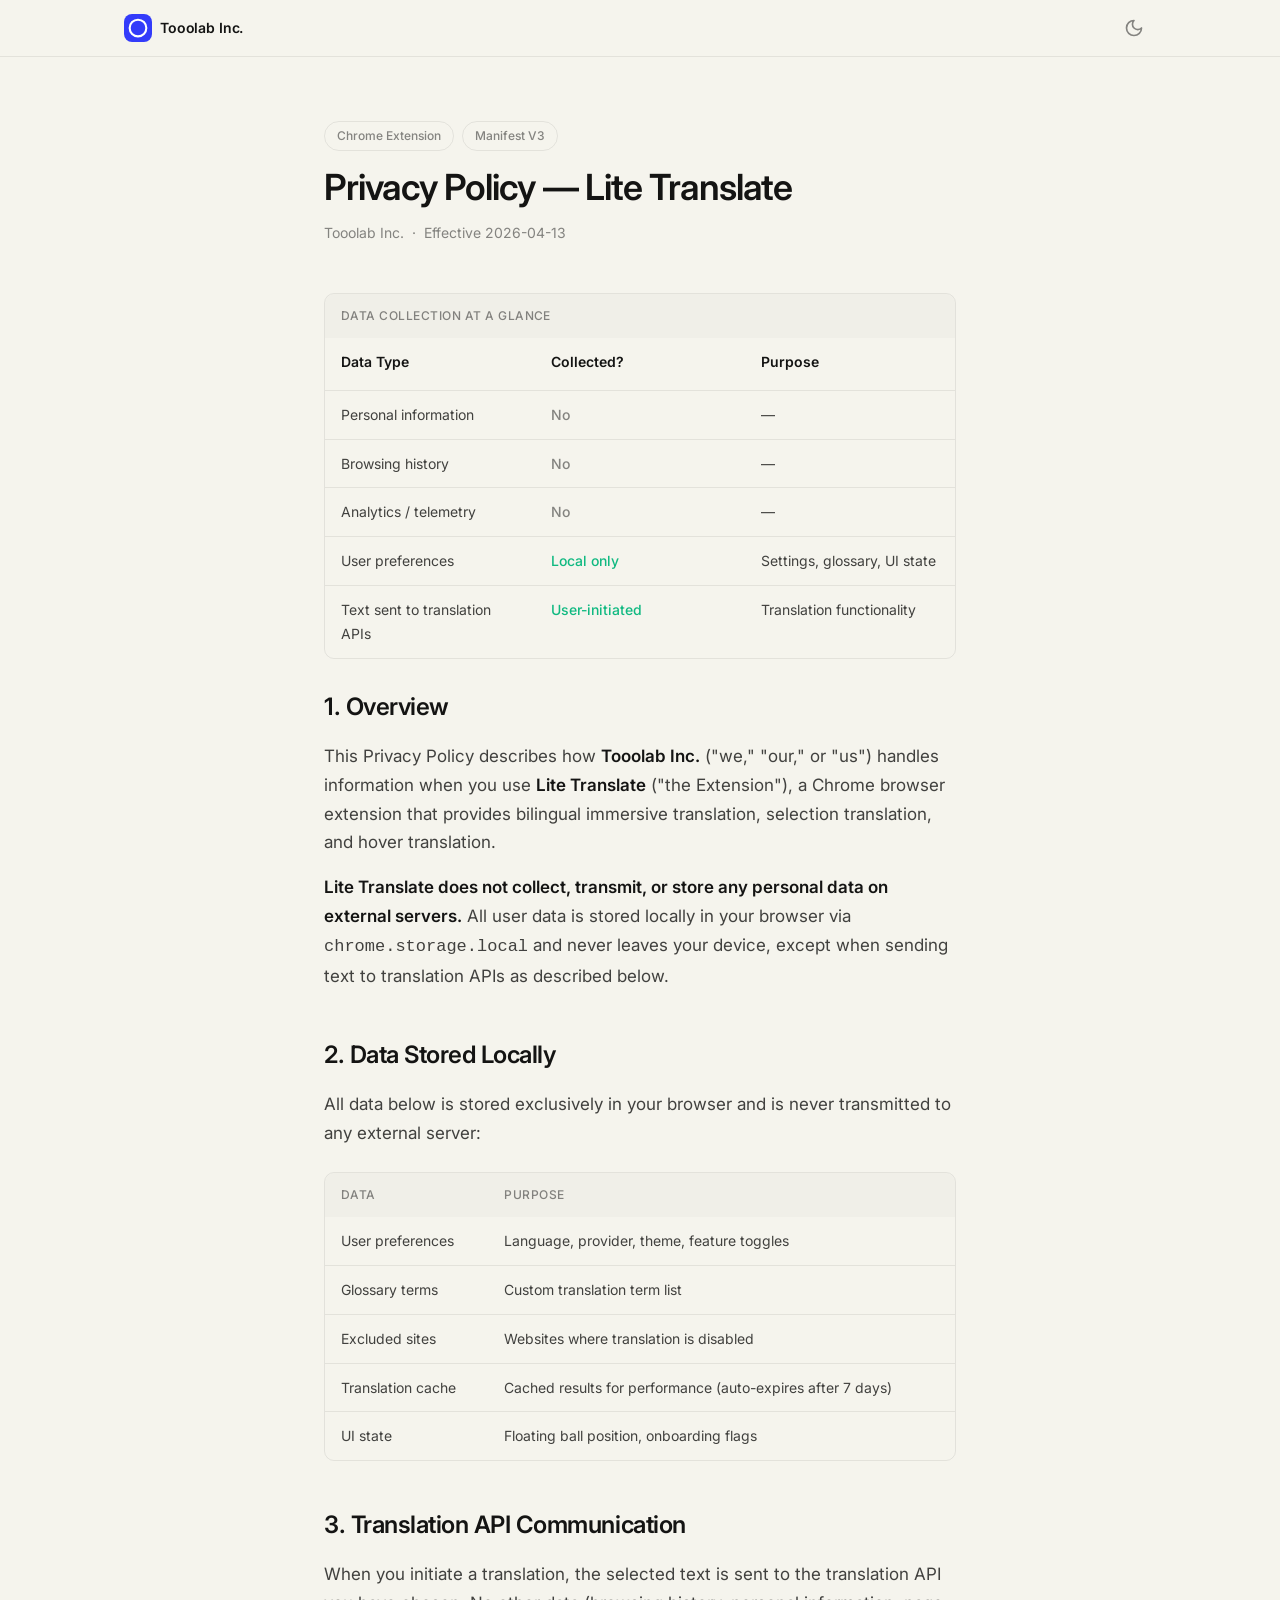
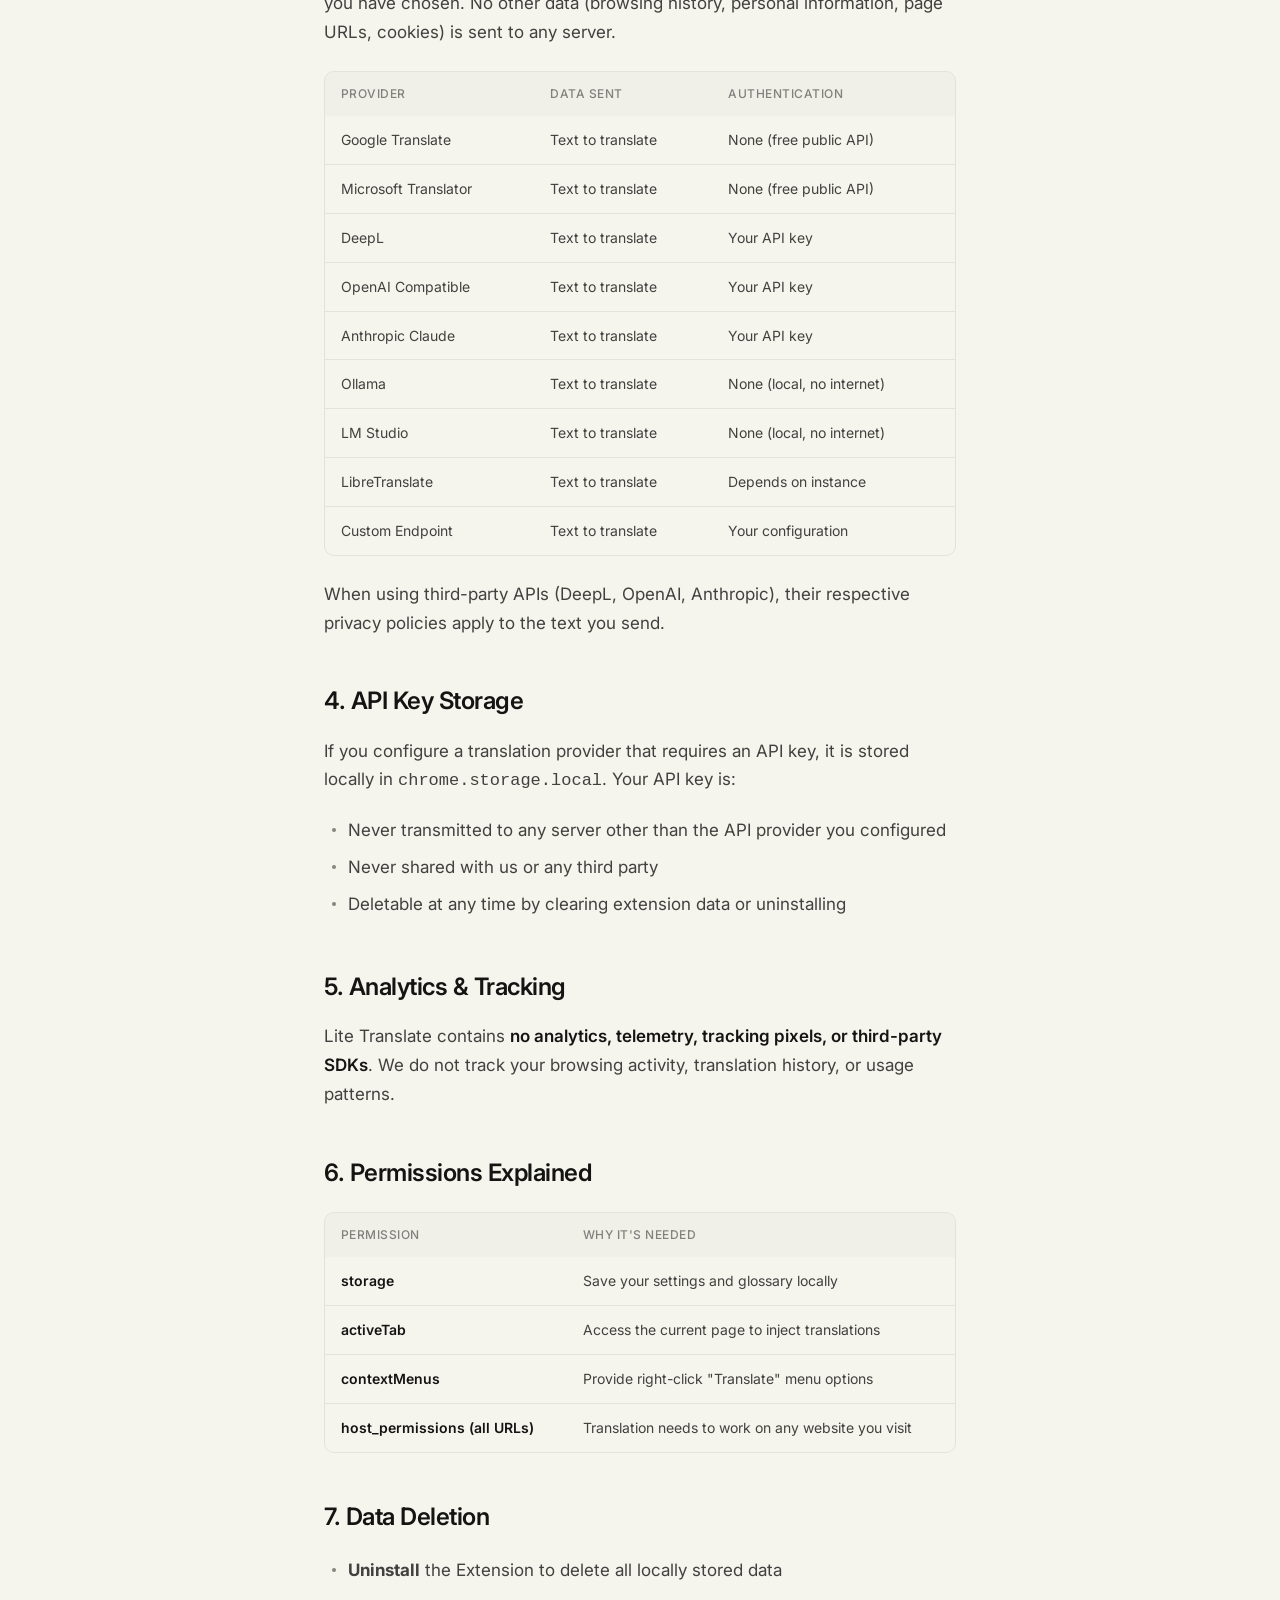
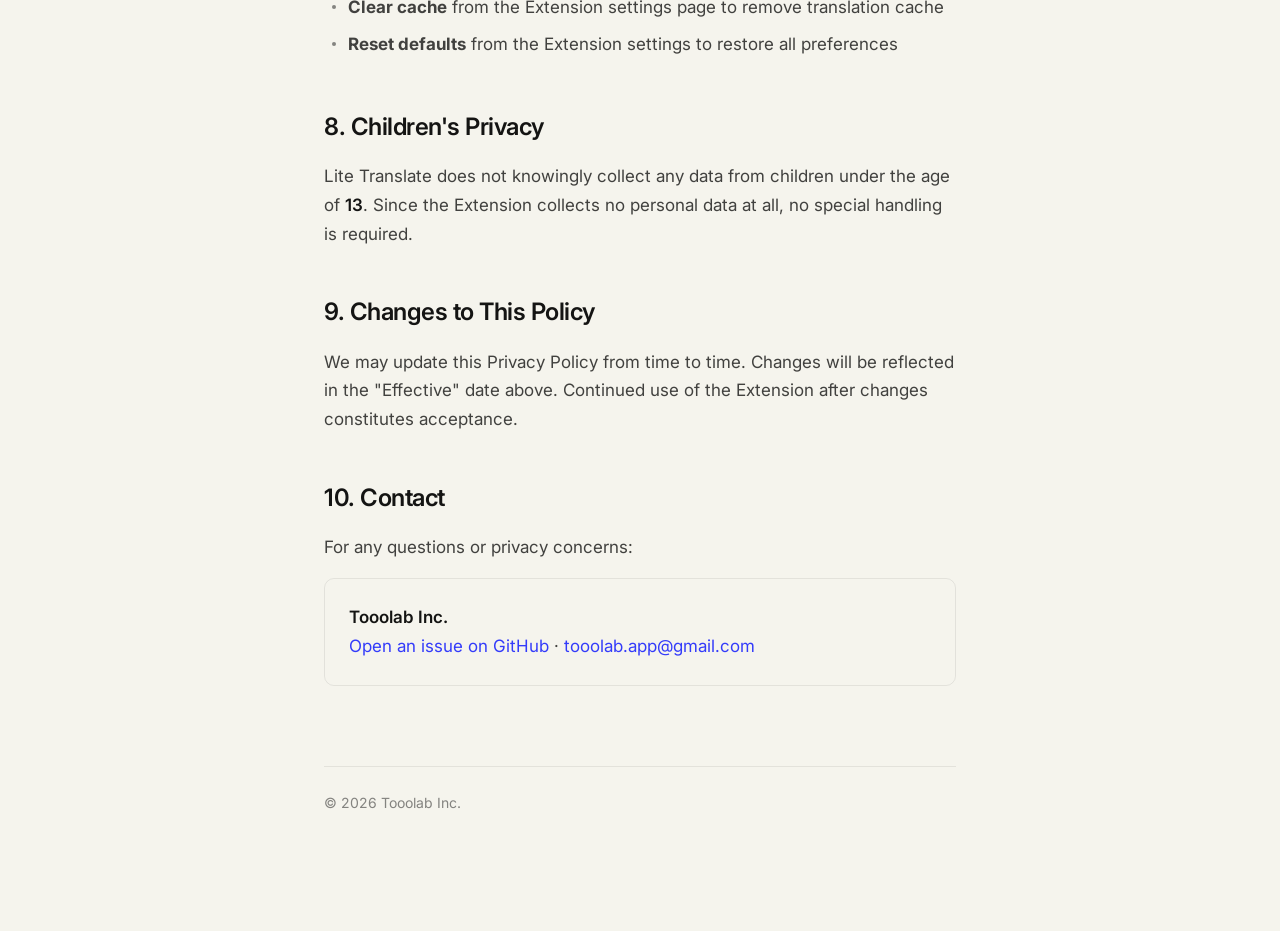
==== lite-translate/privacy.html @ 1dd01fea "chore: initial commit for tooolab.github.io/legal Studio-wide legal pages (terms, privacy, cookie) p" ====
<!DOCTYPE html>
<html lang="en">
<head>
  <meta charset="UTF-8" />
  <meta name="viewport" content="width=device-width, initial-scale=1.0" />
  <meta name="description" content="Privacy Policy for Lite Translate by Tooolab Inc.." />
  <meta property="og:title" content="Privacy Policy — Lite Translate" />
  <meta property="og:description" content="Data collection, usage, and protection practices for Lite Translate." />
  <meta property="og:type" content="website" />
  <link rel="icon" type="image/svg+xml" href="../favicon.svg" />
  <link rel="canonical" href="https://tooolab.github.io/legal/lite-translate/privacy.html" />
  <title>Privacy Policy — Lite Translate</title>
  <link rel="preconnect" href="https://fonts.googleapis.com" />
  <link href="https://fonts.googleapis.com/css2?family=Inter:wght@400;500;600&display=swap" rel="stylesheet" />
  <link rel="stylesheet" href="../shared.css" />
  <script>!function(){var t=localStorage.getItem('theme'),d=t==='dark'||(!t&&matchMedia('(prefers-color-scheme:dark)').matches);document.documentElement.classList.toggle('dark',d);document.documentElement.classList.toggle('light',!d&&!!t)}()</script>
</head>
<body>
  <noscript><div class="noscript-bar">Theme switching requires JavaScript.</div></noscript>
  <header class="site-header">
    <div class="site-header-inner">
      <a class="logo" href="../"><div class="logo-icon"><svg xmlns="http://www.w3.org/2000/svg" width="20" height="20" viewBox="0 0 24 24" fill="none" stroke="currentColor" stroke-width="2.5" stroke-linecap="round" stroke-linejoin="round"><circle cx="12" cy="12" r="10"/></svg></div><span class="logo-text">Tooolab Inc.</span></a>
      <button class="icon-btn" data-theme-toggle aria-label="Toggle theme"></button>
    </div>
  </header>

  <main class="page">
    <div class="doc-header">
      <div class="tags">
        <span class="tag">Chrome Extension</span>
        <span class="tag">Manifest V3</span>
      </div>
      <h1>Privacy Policy &mdash; Lite Translate</h1>
      <div class="doc-meta"><span>Tooolab Inc.</span><span>Effective 2026-04-13</span></div>
    </div>

    <div class="data-summary">
      <div class="data-summary-header">Data Collection at a Glance</div>
      <div class="data-row">
        <div class="data-cell"><strong>Data Type</strong></div>
        <div class="data-cell"><strong>Collected?</strong></div>
        <div class="data-cell"><strong>Purpose</strong></div>
      </div>
      <div class="data-row">
        <div class="data-cell" data-label="Data Type">Personal information</div>
        <div class="data-cell" data-label="Collected?"><span class="not-collected">No</span></div>
        <div class="data-cell" data-label="Purpose">&mdash;</div>
      </div>
      <div class="data-row">
        <div class="data-cell" data-label="Data Type">Browsing history</div>
        <div class="data-cell" data-label="Collected?"><span class="not-collected">No</span></div>
        <div class="data-cell" data-label="Purpose">&mdash;</div>
      </div>
      <div class="data-row">
        <div class="data-cell" data-label="Data Type">Analytics / telemetry</div>
        <div class="data-cell" data-label="Collected?"><span class="not-collected">No</span></div>
        <div class="data-cell" data-label="Purpose">&mdash;</div>
      </div>
      <div class="data-row">
        <div class="data-cell" data-label="Data Type">User preferences</div>
        <div class="data-cell" data-label="Collected?"><span class="collected">Local only</span></div>
        <div class="data-cell" data-label="Purpose">Settings, glossary, UI state</div>
      </div>
      <div class="data-row">
        <div class="data-cell" data-label="Data Type">Text sent to translation APIs</div>
        <div class="data-cell" data-label="Collected?"><span class="collected">User-initiated</span></div>
        <div class="data-cell" data-label="Purpose">Translation functionality</div>
      </div>
    </div>

    <div class="section" id="overview">
      <h2>1. Overview</h2>
      <p>This Privacy Policy describes how <strong>Tooolab Inc.</strong> ("we," "our," or "us") handles information when you use <strong>Lite Translate</strong> ("the Extension"), a Chrome browser extension that provides bilingual immersive translation, selection translation, and hover translation.</p>
      <p><strong>Lite Translate does not collect, transmit, or store any personal data on external servers.</strong> All user data is stored locally in your browser via <code>chrome.storage.local</code> and never leaves your device, except when sending text to translation APIs as described below.</p>
    </div>

    <div class="section" id="data-stored">
      <h2>2. Data Stored Locally</h2>
      <p>All data below is stored exclusively in your browser and is never transmitted to any external server:</p>
      <table>
        <thead><tr><th>Data</th><th>Purpose</th></tr></thead>
        <tbody>
          <tr><td>User preferences</td><td>Language, provider, theme, feature toggles</td></tr>
          <tr><td>Glossary terms</td><td>Custom translation term list</td></tr>
          <tr><td>Excluded sites</td><td>Websites where translation is disabled</td></tr>
          <tr><td>Translation cache</td><td>Cached results for performance (auto-expires after 7 days)</td></tr>
          <tr><td>UI state</td><td>Floating ball position, onboarding flags</td></tr>
        </tbody>
      </table>
    </div>

    <div class="section" id="api-communication">
      <h2>3. Translation API Communication</h2>
      <p>When you initiate a translation, the selected text is sent to the translation API you have chosen. No other data (browsing history, personal information, page URLs, cookies) is sent to any server.</p>
      <table>
        <thead><tr><th>Provider</th><th>Data sent</th><th>Authentication</th></tr></thead>
        <tbody>
          <tr><td>Google Translate</td><td>Text to translate</td><td>None (free public API)</td></tr>
          <tr><td>Microsoft Translator</td><td>Text to translate</td><td>None (free public API)</td></tr>
          <tr><td>DeepL</td><td>Text to translate</td><td>Your API key</td></tr>
          <tr><td>OpenAI Compatible</td><td>Text to translate</td><td>Your API key</td></tr>
          <tr><td>Anthropic Claude</td><td>Text to translate</td><td>Your API key</td></tr>
          <tr><td>Ollama</td><td>Text to translate</td><td>None (local, no internet)</td></tr>
          <tr><td>LM Studio</td><td>Text to translate</td><td>None (local, no internet)</td></tr>
          <tr><td>LibreTranslate</td><td>Text to translate</td><td>Depends on instance</td></tr>
          <tr><td>Custom Endpoint</td><td>Text to translate</td><td>Your configuration</td></tr>
        </tbody>
      </table>
      <p>When using third-party APIs (DeepL, OpenAI, Anthropic), their respective privacy policies apply to the text you send.</p>
    </div>

    <div class="section" id="api-keys">
      <h2>4. API Key Storage</h2>
      <p>If you configure a translation provider that requires an API key, it is stored locally in <code>chrome.storage.local</code>. Your API key is:</p>
      <ul>
        <li>Never transmitted to any server other than the API provider you configured</li>
        <li>Never shared with us or any third party</li>
        <li>Deletable at any time by clearing extension data or uninstalling</li>
      </ul>
    </div>

    <div class="section" id="analytics">
      <h2>5. Analytics &amp; Tracking</h2>
      <p>Lite Translate contains <strong>no analytics, telemetry, tracking pixels, or third-party SDKs</strong>. We do not track your browsing activity, translation history, or usage patterns.</p>
    </div>

    <div class="section" id="permissions">
      <h2>6. Permissions Explained</h2>
      <table>
        <thead><tr><th>Permission</th><th>Why it's needed</th></tr></thead>
        <tbody>
          <tr><td><strong>storage</strong></td><td>Save your settings and glossary locally</td></tr>
          <tr><td><strong>activeTab</strong></td><td>Access the current page to inject translations</td></tr>
          <tr><td><strong>contextMenus</strong></td><td>Provide right-click "Translate" menu options</td></tr>
          <tr><td><strong>host_permissions (all URLs)</strong></td><td>Translation needs to work on any website you visit</td></tr>
        </tbody>
      </table>
    </div>

    <div class="section" id="deletion">
      <h2>7. Data Deletion</h2>
      <ul>
        <li><strong>Uninstall</strong> the Extension to delete all locally stored data</li>
        <li><strong>Clear cache</strong> from the Extension settings page to remove translation cache</li>
        <li><strong>Reset defaults</strong> from the Extension settings to restore all preferences</li>
      </ul>
    </div>

    <div class="section" id="children">
      <h2>8. Children's Privacy</h2>
      <p>Lite Translate does not knowingly collect any data from children under the age of <strong>13</strong>. Since the Extension collects no personal data at all, no special handling is required.</p>
    </div>

    <div class="section" id="changes">
      <h2>9. Changes to This Policy</h2>
      <p>We may update this Privacy Policy from time to time. Changes will be reflected in the "Effective" date above. Continued use of the Extension after changes constitutes acceptance.</p>
    </div>

    <div class="section" id="contact">
      <h2>10. Contact</h2>
      <p>For any questions or privacy concerns:</p>
      <div class="contact-box">
        <p><strong>Tooolab Inc.</strong><br /><a href="https://github.com/tooolab/lite-translate/issues" target="_blank">Open an issue on GitHub</a> · <a href="mailto:tooolab.app@gmail.com">tooolab.app@gmail.com</a></p>
      </div>
    </div>

    <footer><p>&copy; 2026 Tooolab Inc.</p></footer>
  </main>
  <script src="../app.js"></script>
</body>
</html>
---- shared.css ----
/* ── Legal Pages — Design Tokens ── */

:root {
  --ink: 20 20 19;

  --background: #f5f4ed;
  --foreground: #3d3c38;
  --foreground: rgb(var(--ink));
  --card: #f0efe7;
  --card: rgb(var(--ink) / 0.02);
  --primary: #333BFA;
  --primary-foreground: #ffffff;
  --muted: #eae9e1;
  --muted: rgb(var(--ink) / 0.04);
  --muted-foreground: #87867f;
  --muted-foreground: rgb(var(--ink) / 0.5);
  --accent: #eae9e1;
  --accent: rgb(var(--ink) / 0.04);
  --accent-foreground: #3d3c38;
  --accent-foreground: rgb(var(--ink));
  --destructive: #b53333;
  --success: #10B981;
  --border: #e0dfd7;
  --border: rgb(var(--ink) / 0.08);
  --ring: #333BFA;
  --text-body: #4d4c48;
  --text-body: rgb(var(--ink) / 0.8);

  --radius: 0.625rem;
  --font: "Inter", system-ui, -apple-system, sans-serif;
}

/* ── Dark theme ── */
.dark {
  --ink: 240 238 230;

  --background: #141413;
  --foreground: #d4d2ca;
  --foreground: rgb(var(--ink));
  --card: #191918;
  --card: rgb(var(--ink) / 0.02);
  --primary: #6B71FF;
  --primary-foreground: #141413;
  --muted: #1e1e1c;
  --muted: rgb(var(--ink) / 0.04);
  --muted-foreground: #87867f;
  --muted-foreground: rgb(var(--ink) / 0.5);
  --accent: #1e1e1c;
  --accent: rgb(var(--ink) / 0.04);
  --accent-foreground: #d4d2ca;
  --accent-foreground: rgb(var(--ink));
  --destructive: #e05252;
  --success: #34d399;
  --border: #2a2a28;
  --border: rgb(var(--ink) / 0.08);
  --ring: #6B71FF;
  --text-body: #bfbdb6;
  --text-body: rgb(var(--ink) / 0.8);
}

/* ── No-JS fallback ── */
@media (prefers-color-scheme: dark) {
  :root:not(.light) {
    --ink: 240 238 230;
    --background: #141413;
    --foreground: #d4d2ca;
    --foreground: rgb(var(--ink));
    --card: #191918;
    --card: rgb(var(--ink) / 0.02);
    --primary: #6B71FF;
    --primary-foreground: #141413;
    --muted: #1e1e1c;
    --muted: rgb(var(--ink) / 0.04);
    --muted-foreground: #87867f;
    --muted-foreground: rgb(var(--ink) / 0.5);
    --accent: #1e1e1c;
    --accent: rgb(var(--ink) / 0.04);
    --accent-foreground: #d4d2ca;
    --accent-foreground: rgb(var(--ink));
    --destructive: #e05252;
    --success: #34d399;
    --border: #2a2a28;
    --border: rgb(var(--ink) / 0.08);
    --ring: #6B71FF;
    --text-body: #bfbdb6;
    --text-body: rgb(var(--ink) / 0.8);
  }
}

/* ── Reset ── */
*, *::before, *::after { box-sizing: border-box; margin: 0; padding: 0; }
html { scroll-behavior: smooth; }

body {
  background: var(--background);
  color: var(--foreground);
  font-family: var(--font);
  font-size: 17px;
  font-weight: 400;
  line-height: 1.7;
  min-height: 100vh;
  -webkit-font-smoothing: antialiased;
}

/* ── Site header ── */
.site-header {
  position: sticky;
  top: 0;
  z-index: 50;
  background: var(--background);
  border-bottom: 1px solid var(--border);
}
@supports (color-mix(in srgb, red, blue) and (backdrop-filter: blur(1px))) {
  .site-header {
    background: color-mix(in srgb, var(--background) 85%, transparent);
    backdrop-filter: blur(12px);
    -webkit-backdrop-filter: blur(12px);
  }
}
.site-header-inner {
  max-width: 1080px;
  margin: 0 auto;
  padding: 0 24px;
  height: 56px;
  display: flex;
  align-items: center;
  justify-content: space-between;
}

/* Logo */
.logo {
  display: flex;
  align-items: center;
  gap: 8px;
  color: var(--foreground);
  text-decoration: none;
}
.logo-icon {
  width: 28px;
  height: 28px;
  background: var(--primary);
  border-radius: 8px;
  display: flex;
  align-items: center;
  justify-content: center;
}
.logo-icon svg { color: var(--primary-foreground); }
.logo-text {
  font-size: 14px;
  font-weight: 600;
  letter-spacing: -0.01em;
}

/* Header actions */
.header-actions {
  display: flex;
  align-items: center;
  gap: 8px;
}

/* Icon button — 44px touch target */
.icon-btn {
  display: inline-flex;
  align-items: center;
  justify-content: center;
  width: 44px;
  height: 44px;
  border-radius: var(--radius);
  border: none;
  background: transparent;
  color: var(--muted-foreground);
  cursor: pointer;
  transition: background 150ms, color 150ms;
}
.icon-btn:hover {
  background: var(--accent);
  color: var(--accent-foreground);
}
.icon-btn svg { width: 20px; height: 20px; }


/* ── Page ── */
main.page {
  max-width: 680px;
  margin: 0 auto;
  padding: 64px 24px 120px;
}

/* ── Document header ── */
.doc-header { margin-bottom: 48px; }
.doc-header h1 {
  font-size: 36px;
  font-weight: 600;
  letter-spacing: -0.025em;
  line-height: 1.15;
  color: var(--foreground);
  margin-bottom: 12px;
  white-space: nowrap;
}
.doc-meta {
  font-size: 14px;
  color: var(--muted-foreground);
}
.doc-meta span + span::before {
  content: '\00b7';
  margin: 0 8px;
}

/* ── Sections ── */
.section { margin-bottom: 48px; }
.section h2 {
  font-size: 24px;
  font-weight: 600;
  letter-spacing: -0.02em;
  line-height: 1.3;
  color: var(--foreground);
  margin-bottom: 20px;
}
.section h3 {
  font-size: 19px;
  font-weight: 600;
  letter-spacing: -0.01em;
  line-height: 1.4;
  color: var(--foreground);
  margin-top: 32px;
  margin-bottom: 12px;
}
.section h2 + h3 { margin-top: 0; }

/* ── Typography ── */
p {
  font-size: 17px;
  line-height: 1.7;
  color: var(--text-body);
  margin-bottom: 16px;
}
p:last-child { margin-bottom: 0; }
p strong { color: var(--foreground); font-weight: 600; }

a { color: var(--primary); text-decoration: none; }
.section a:hover,
.contact-box a:hover { text-decoration: underline; }

/* ── Lists ── */
ul {
  margin: 8px 0 16px;
  padding-left: 24px;
  list-style: none;
}
ul li {
  font-size: 17px;
  line-height: 1.7;
  color: var(--text-body);
  padding: 4px 0;
  position: relative;
}
ul li::before {
  content: '';
  position: absolute;
  left: -16px;
  top: 16px;
  width: 4px;
  height: 4px;
  border-radius: 9999px;
  background: var(--muted-foreground);
}

/* ── Tables ── */
table {
  width: 100%;
  border-collapse: separate;
  border-spacing: 0;
  margin: 24px 0;
  font-size: 14px;
  border-radius: var(--radius);
  border: 1px solid var(--border);
  overflow: hidden;
}
th {
  font-size: 12px;
  font-weight: 500;
  letter-spacing: 0.04em;
  text-transform: uppercase;
  color: var(--muted-foreground);
  text-align: left;
  padding: 12px 16px;
  background: var(--card);
}
td {
  color: var(--text-body);
  padding: 12px 16px;
}
tr + tr td { border-top: 1px solid var(--border); }
td strong { color: var(--foreground); font-weight: 600; }
td a { font-size: 14px; }

/* ── Data summary ── */
.data-summary {
  margin: 32px 0;
  border-radius: var(--radius);
  border: 1px solid var(--border);
  overflow: hidden;
}
.data-summary-header {
  font-size: 12px;
  font-weight: 500;
  letter-spacing: 0.04em;
  text-transform: uppercase;
  color: var(--muted-foreground);
  padding: 12px 16px;
  background: var(--card);
}
.data-row { display: grid; grid-template-columns: 1fr 1fr 1fr; }
.data-row + .data-row { border-top: 1px solid var(--border); }
.data-cell {
  padding: 12px 16px;
  font-size: 14px;
  color: var(--text-body);
}
.data-cell strong {
  display: block;
  font-size: 14px;
  font-weight: 600;
  color: var(--foreground);
  margin-bottom: 4px;
}
.collected { color: var(--success); font-weight: 500; }
.not-collected { color: var(--muted-foreground); font-weight: 500; }

/* ── Tags ── */
.tags { display: flex; gap: 8px; flex-wrap: wrap; margin-bottom: 16px; }
.tag {
  font-size: 12px;
  font-weight: 500;
  color: var(--muted-foreground);
  padding: 4px 12px;
  border-radius: 9999px;
  border: 1px solid var(--border);
}

/* ── Contact ── */
.contact-box {
  border-radius: var(--radius);
  border: 1px solid var(--border);
  padding: 24px;
  margin-top: 16px;
}
.contact-box p { margin: 0; font-size: 17px; color: var(--text-body); }

/* ── Footer ── */
footer {
  margin-top: 80px;
  padding-top: 24px;
  border-top: 1px solid var(--border);
}
footer p { font-size: 14px; color: var(--muted-foreground); margin: 0; }

/* ── Noscript ── */
.noscript-bar {
  background: var(--card);
  padding: 8px 24px;
  font-size: 14px;
  color: var(--muted-foreground);
  text-align: center;
}

/* ── Focus ── */
:focus-visible { outline: 2px solid var(--ring); outline-offset: 2px; }

/* ── Reduced motion ── */
@media (prefers-reduced-motion: reduce) {
  *, *::before, *::after { animation-duration: 0.01ms !important; transition-duration: 0.01ms !important; }
  html { scroll-behavior: auto; }
  .site-header { backdrop-filter: none; -webkit-backdrop-filter: none; background: var(--background); }
}

/* ── Tablet (641–1024px) ── */
@media (max-width: 1024px) {
  .data-row { grid-template-columns: 1fr 1fr; }
  .data-cell:nth-child(3) { display: none; }
}

/* ── Mobile (≤640px) ── */
@media (max-width: 640px) {
  .doc-header h1 { font-size: 28px; white-space: normal; }
  .section h2 { font-size: 22px; }
  .data-row { grid-template-columns: 1fr; }
  .data-cell { display: block; }
  .data-cell:nth-child(3) { display: block; }
  .data-row:first-child { display: none; }
  .data-cell::before {
    content: attr(data-label);
    display: block;
    font-size: 12px;
    font-weight: 500;
    color: var(--muted-foreground);
    margin-bottom: 4px;
  }
  .logo-text { display: none; }
}

/* ── Print ── */
@media print {
  .site-header,
  .icon-btn,
  .lang-menu,
  .noscript-bar { display: none; }
  body { background: #fff; color: #000; font-size: 12pt; }
  main.page { max-width: 100%; padding: 0; }
  a { color: #000; }
  a[href]::after { content: " (" attr(href) ")"; font-size: 10pt; color: #666; }
  a[href^="mailto:"]::after { content: " (" attr(href) ")"; }
  a[href^="#"]::after { content: ""; }
  .contact-box, table, .data-summary { border-color: #ccc; }
  footer { border-color: #ccc; }
  .tags .tag { border-color: #ccc; color: #666; }
}
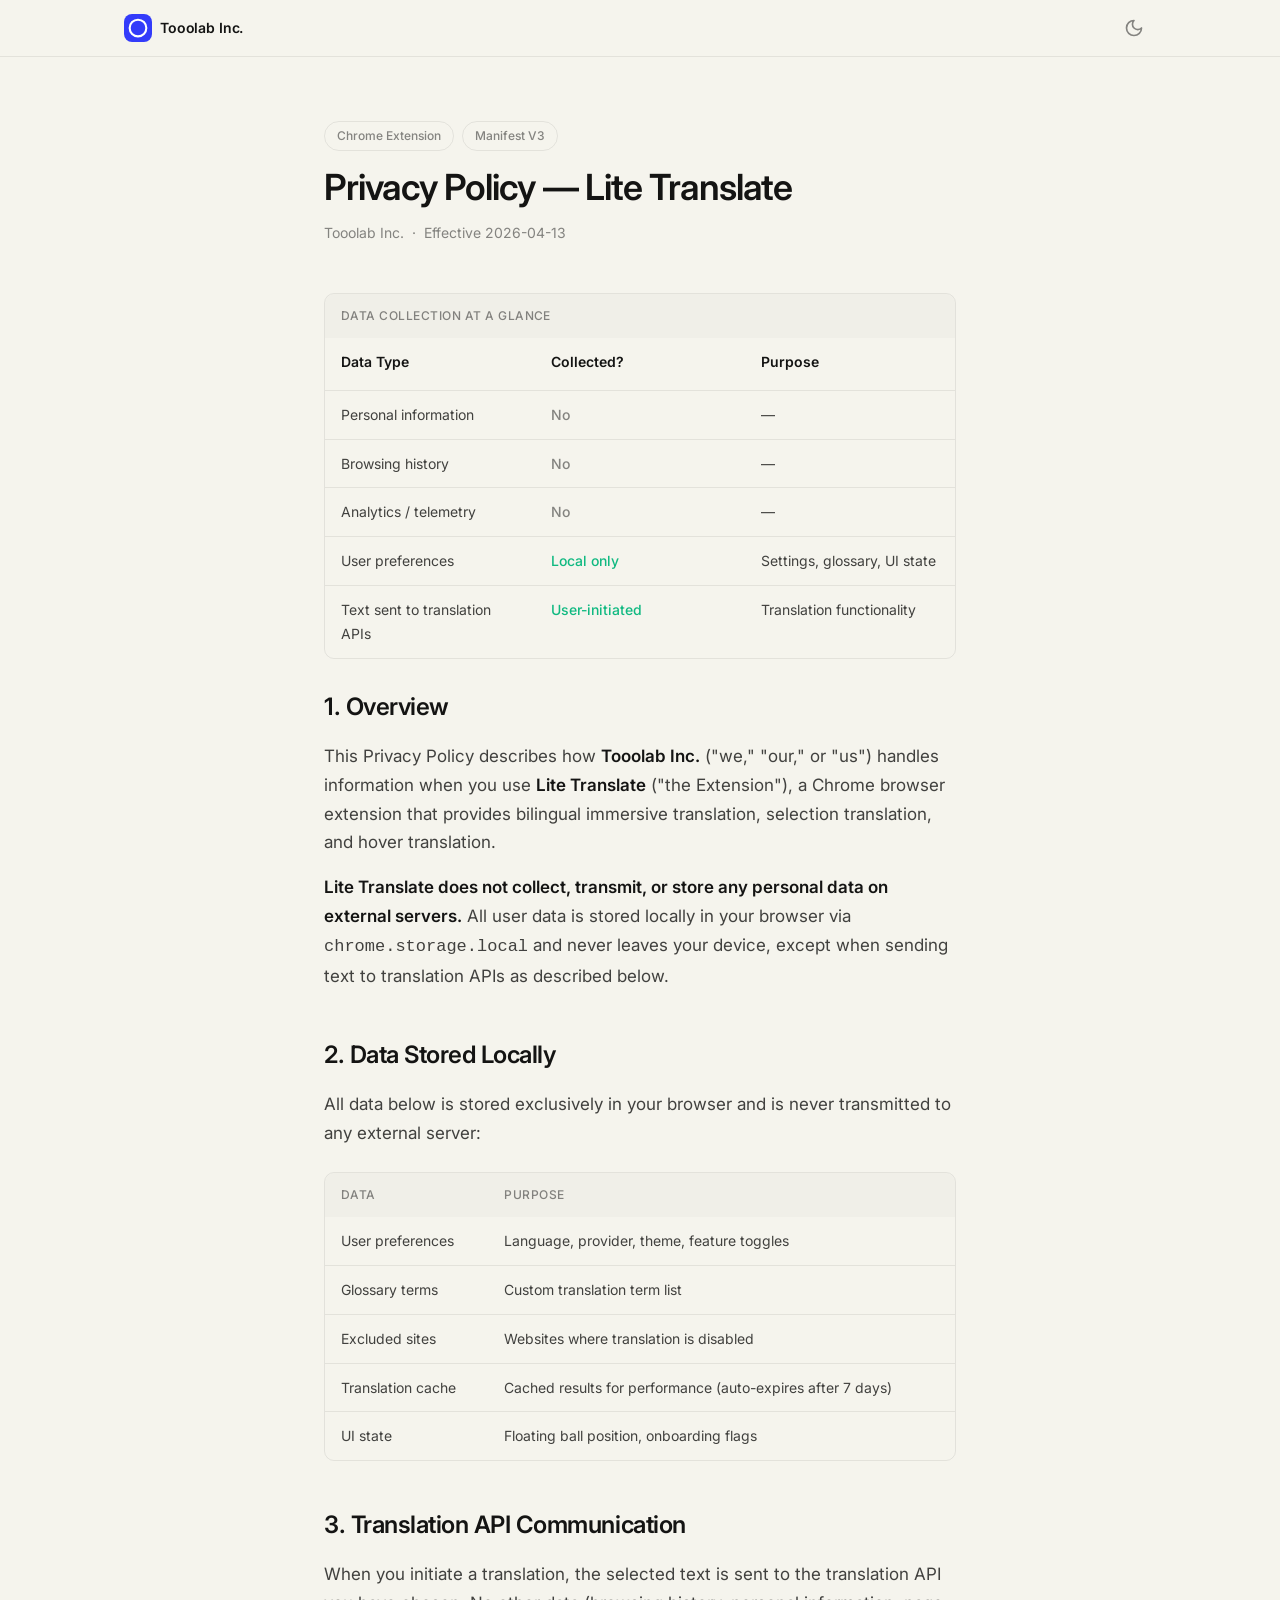
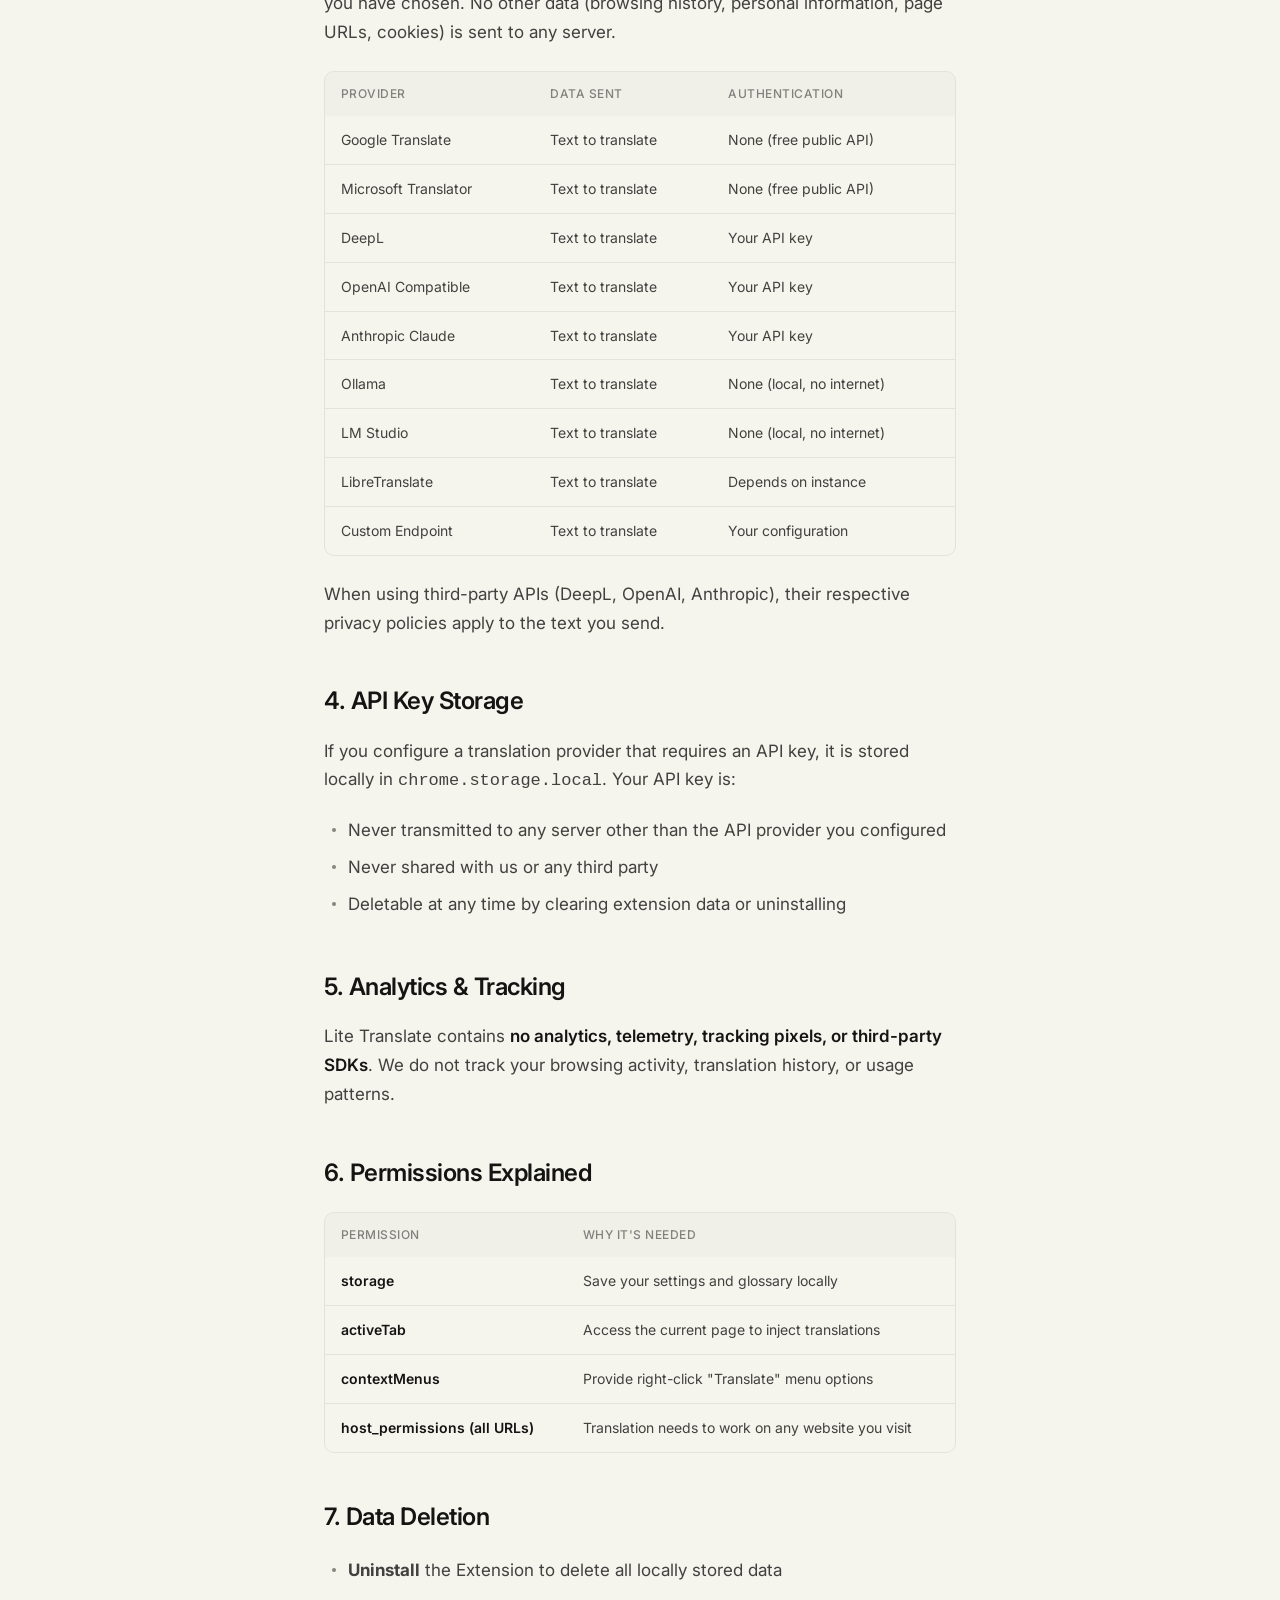
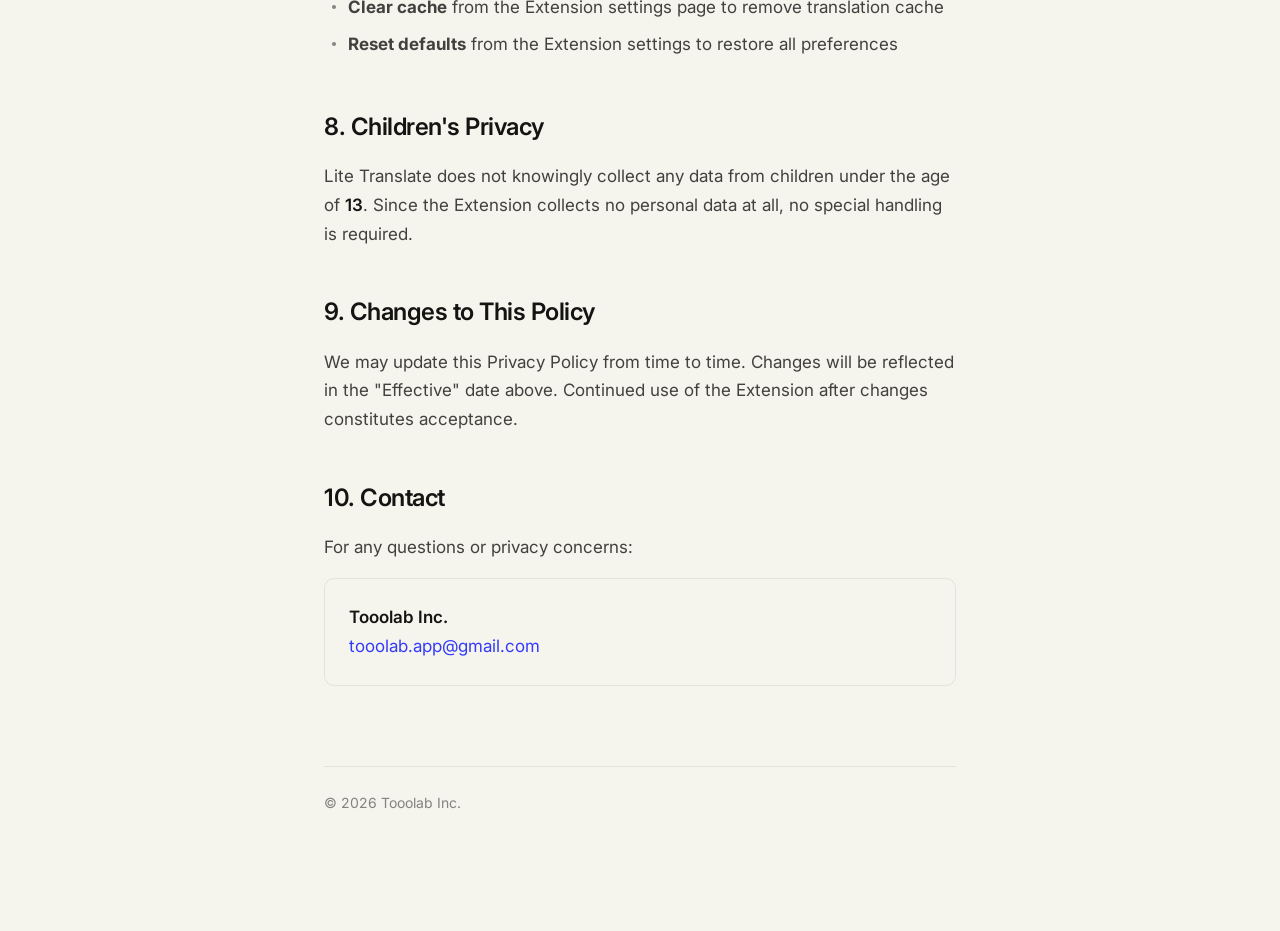
==== commit ff55ee10: "chore(lite-translate): remove GitHub Issues links per private repo policy The tooolab/lite-translate" ====
--- a/lite-translate/privacy.html
+++ b/lite-translate/privacy.html
@@ -160,7 +160,7 @@
       <h2>10. Contact</h2>
       <p>For any questions or privacy concerns:</p>
       <div class="contact-box">
-        <p><strong>Tooolab Inc.</strong><br /><a href="https://github.com/tooolab/lite-translate/issues" target="_blank">Open an issue on GitHub</a> · <a href="mailto:tooolab.app@gmail.com">tooolab.app@gmail.com</a></p>
+        <p><strong>Tooolab Inc.</strong><br /><a href="mailto:tooolab.app@gmail.com">tooolab.app@gmail.com</a></p>
       </div>
     </div>
 
